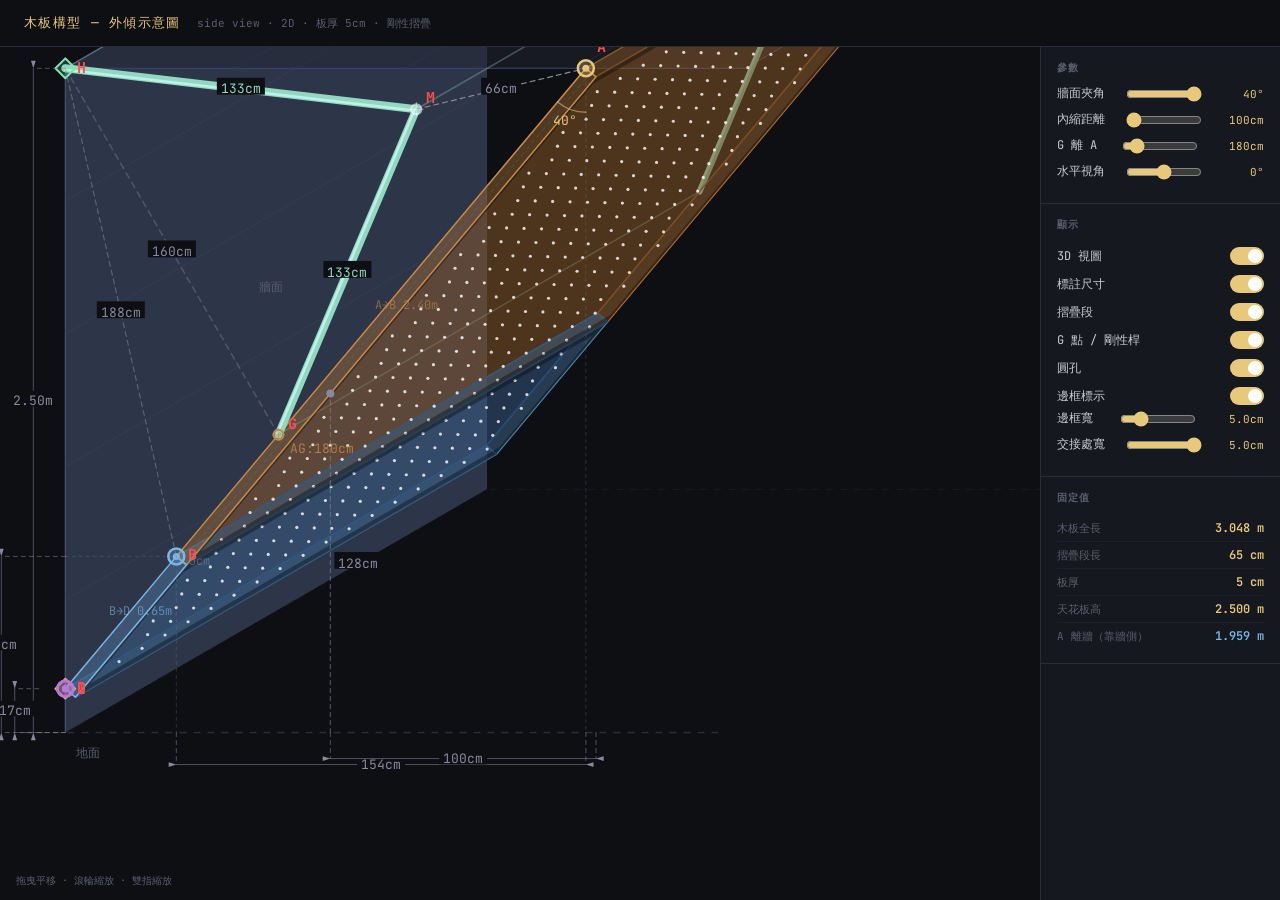
==== Code/board_viz.html @ c88ae128 "feat: add adjustable border mark regions on board faces (§18) - evenodd fill (rgba 0,0,0,0.35) on al" ====
<!DOCTYPE html>
<html lang="zh-TW">
<head>
<meta charset="UTF-8">
<meta name="viewport" content="width=device-width, initial-scale=1.0">
<title>木板構型示意圖</title>
<link rel="stylesheet" href="board_viz.css">
</head>
<body>
<header>
  <h1>木板構型 — 外傾示意圖</h1>
  <span>side view · 2D · 板厚 5cm · 剛性摺疊</span>
</header>
<div class="main">
  <div class="canvas-wrap">
    <canvas id="c"></canvas>
    <div class="hint">拖曳平移 · 滾輪縮放 · 雙指縮放</div>
  </div>
  <div class="panel">
    <div class="panel-section">
      <h2>參數</h2>
      <div class="param-row">
        <label>牆面夾角</label>
        <input type="range" id="angle" min="0" max="40" step="0.5" value="40">
        <span class="param-val" id="angleVal">40°</span>
      </div>
      <div class="param-row">
        <label>內縮距離</label>
        <input type="range" id="inward" min="100" max="150" step="5" value="100">
        <span class="param-val" id="inwardVal">100cm</span>
      </div>
      <div class="param-row">
        <label>G 離 A</label>
        <input type="range" id="gOffset" min="175" max="215" step="1" value="180">
        <span class="param-val" id="gOffsetVal">180cm</span>
      </div>
      <div class="param-row">
        <label>水平視角</label>
        <input type="range" id="hViewAngle" min="-90" max="90" step="1" value="0">
        <span class="param-val" id="hViewAngleVal">0°</span>
      </div>

    </div>
    <div class="panel-section">
      <h2>顯示</h2>
      <div class="toggle-row"><label>3D 視圖</label><div class="toggle on" id="tog3D"></div></div>
      <div class="toggle-row"><label>標註尺寸</label><div class="toggle on" id="togDims"></div></div>
      <div class="toggle-row"><label>摺疊段</label><div class="toggle on" id="togFold"></div></div>
<div class="toggle-row"><label>G 點 / 剛性桿</label><div class="toggle on" id="togQuarter"></div></div>
      <div class="toggle-row"><label>圓孔</label><div class="toggle on" id="togScrewHoles"></div></div>
      <div class="toggle-row"><label>邊框標示</label><div class="toggle on" id="togBorderMark"></div></div>
      <div class="param-row" id="borderMarkWidthRow">
        <label>邊框寬</label>
        <input type="range" id="borderMarkWidth" min="3.6" max="10" step="0.1" value="5">
        <span class="param-val" id="borderMarkWidthVal">5.0cm</span>
      </div>
      <div class="param-row" id="borderMarkJunctionWidthRow">
        <label>交接處寬</label>
        <input type="range" id="borderMarkJunctionWidth" min="3" max="5" step="0.1" value="5">
        <span class="param-val" id="borderMarkJunctionWidthVal">5.0cm</span>
      </div>
    </div>
    <div class="panel-section">
      <h2>固定值</h2>
      <div class="stat-row"><span class="stat-label">木板全長</span><span class="stat-val yellow">3.048 m</span></div>
      <div class="stat-row"><span class="stat-label">摺疊段長</span><span class="stat-val yellow">65 cm</span></div>
      <div class="stat-row"><span class="stat-label">板厚</span><span class="stat-val yellow">5 cm</span></div>
      <div class="stat-row"><span class="stat-label">天花板高</span><span class="stat-val yellow">2.500 m</span></div>
      <div class="stat-row"><span class="stat-label">A 離牆（靠牆側）</span><span class="stat-val blue">1.959 m</span></div>
    </div>
  </div>
</div>
<script type="module" src="board_viz.js"></script>
</body>
</html>
---- Code/board_viz.css ----
@import url('https://fonts.googleapis.com/css2?family=JetBrains+Mono:wght@300;400;600;700&family=Noto+Sans+TC:wght@300;400;500&display=swap');
:root{--bg:#0e0f12;--surface:#16181f;--border:#2a2d38;--accent:#e8c87a;--accent2:#7ab8e8;--accent3:#7ae8b0;--text:#c8cad4;--dim:#5a5d6e;}
*{margin:0;padding:0;box-sizing:border-box;}
body{background:var(--bg);color:var(--text);font-family:'Noto Sans TC',sans-serif;min-height:100vh;display:flex;flex-direction:column;}
header{padding:14px 24px;border-bottom:1px solid var(--border);display:flex;align-items:center;gap:16px;}
header h1{font-family:'JetBrains Mono',monospace;font-size:13px;font-weight:400;color:var(--accent);letter-spacing:.1em;text-transform:uppercase;}
header span{font-size:11px;color:var(--dim);font-family:'JetBrains Mono',monospace;}
.main{display:flex;flex:1;}
.canvas-wrap{flex:1;position:relative;min-height:0;}
canvas{display:block;width:100%;}
.panel{width:240px;background:var(--surface);border-left:1px solid var(--border);display:flex;flex-direction:column;overflow-y:auto;}
.panel-section{padding:14px 16px;border-bottom:1px solid var(--border);}
.panel-section h2{font-family:'JetBrains Mono',monospace;font-size:10px;font-weight:600;letter-spacing:.12em;text-transform:uppercase;color:var(--dim);margin-bottom:10px;}
.param-row{display:flex;justify-content:space-between;align-items:center;margin-bottom:9px;}
.param-row label{font-size:12px;color:var(--text);font-family:'JetBrains Mono',monospace;}
.param-row input[type=range]{width:76px;accent-color:var(--accent);cursor:pointer;}
.param-val{font-size:11px;font-family:'JetBrains Mono',monospace;color:var(--accent);min-width:42px;text-align:right;}
.stat-row{display:flex;justify-content:space-between;align-items:baseline;padding:5px 0;border-bottom:1px solid #1e2028;}
.stat-row:last-child{border-bottom:none;}
.stat-label{font-size:11px;color:var(--dim);font-family:'JetBrains Mono',monospace;}
.stat-val{font-size:12px;font-family:'JetBrains Mono',monospace;font-weight:600;}
.stat-val.green{color:var(--accent3);}.stat-val.yellow{color:var(--accent);}
.stat-val.blue{color:var(--accent2);}.stat-val.red{color:#e87a7a;}
.toggle-row{display:flex;justify-content:space-between;align-items:center;padding:5px 0;}
.toggle-row label{font-size:12px;font-family:'JetBrains Mono',monospace;}
.toggle{width:34px;height:18px;background:var(--border);border-radius:9px;cursor:pointer;position:relative;transition:background .2s;}
.toggle.on{background:var(--accent);}
.toggle::after{content:'';position:absolute;width:14px;height:14px;background:white;border-radius:50%;top:2px;left:2px;transition:transform .2s;}
.toggle.on::after{transform:translateX(16px);}
.legend{display:flex;flex-direction:column;gap:5px;}
.legend-item{display:flex;align-items:center;gap:8px;font-size:11px;font-family:'JetBrains Mono',monospace;}
.legend-dot{width:10px;height:10px;border-radius:50%;flex-shrink:0;}
.legend-dia{width:10px;height:10px;transform:rotate(45deg);flex-shrink:0;display:inline-block;}
.ok{padding:7px 10px;background:rgba(122,232,176,.08);border:1px solid rgba(122,232,176,.25);border-radius:4px;font-size:11px;font-family:'JetBrains Mono',monospace;color:var(--accent3);margin-top:8px;}
.hint{position:absolute;bottom:12px;left:16px;font-size:10px;font-family:'JetBrains Mono',monospace;color:var(--dim);pointer-events:none;}

/* ── Phone portrait: panel below canvas ────────────────────────────────────── */
@media (max-width: 640px) and (orientation: portrait) {
  header{padding:10px 14px;flex-wrap:wrap;gap:4px;}
  header h1{font-size:11px;}
  header span{font-size:10px;}

  .main{flex-direction:column;}
  .panel{width:100%;border-left:none;border-top:1px solid var(--border);flex-direction:row;flex-wrap:wrap;}
  .panel-section{flex:1 1 150px;border-bottom:none;border-right:1px solid var(--border);padding:10px 12px;}
  .panel-section:last-child{border-right:none;}

  .param-row label{font-size:11px;}
  .param-row input[type=range]{width:60px;}
  .stat-label,.stat-val{font-size:10px;}
  .toggle-row label{font-size:11px;}
  .hint{font-size:9px;bottom:6px;left:10px;}
}

/* ── Phone landscape: panel on right (compact) ─────────────────────────────── */
@media (max-height: 500px) and (orientation: landscape) {
  header{padding:6px 16px;}
  .panel{width:180px;}
  .panel-section{padding:8px 10px;}
  .panel-section h2{margin-bottom:6px;}
  .param-row label{font-size:11px;}
  .param-row input[type=range]{width:56px;}
  .stat-label,.stat-val{font-size:10px;}
  .toggle-row label{font-size:11px;}
  .hint{font-size:9px;bottom:6px;left:10px;}
}
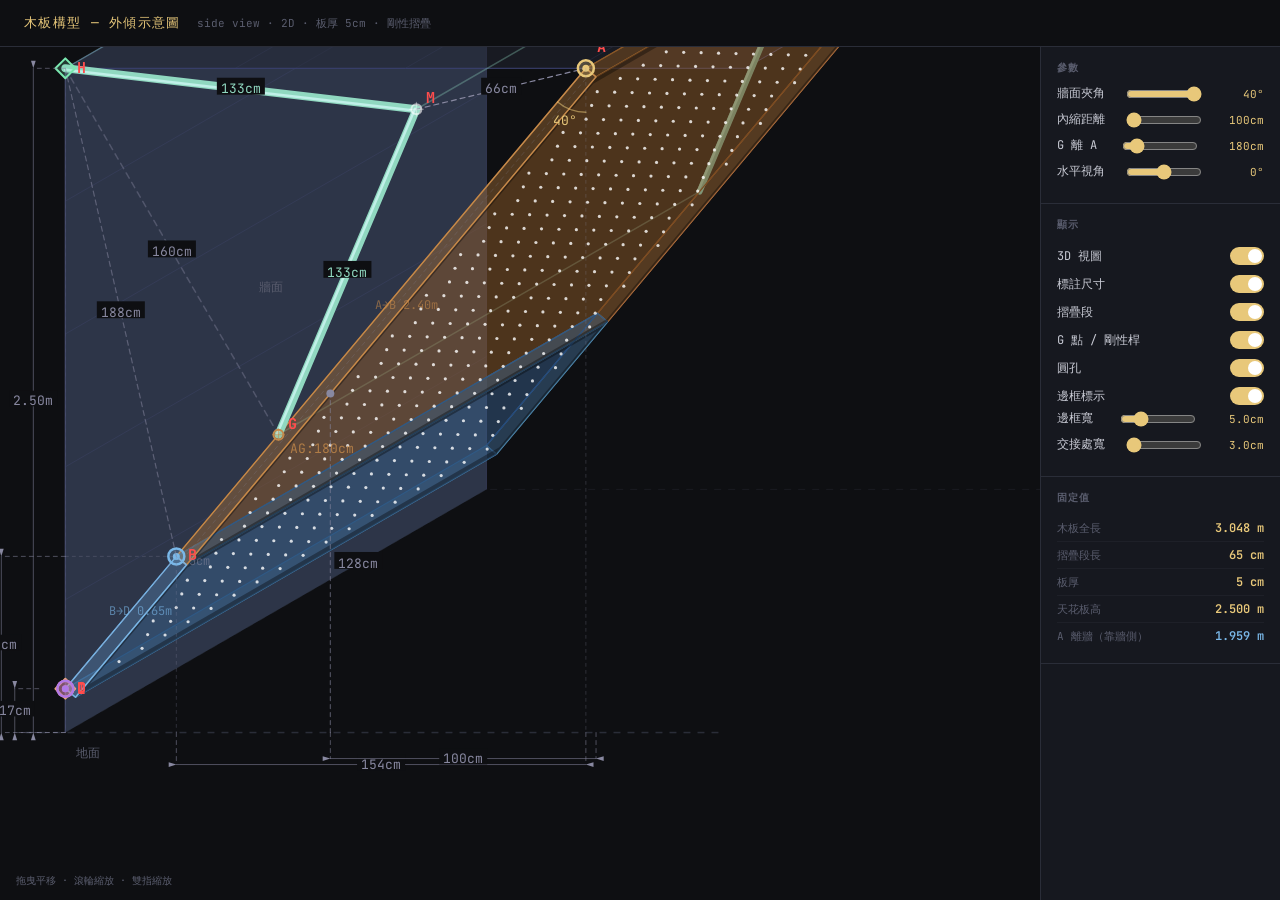
==== commit 94238969: "feat: add division lines with border bands in front view, lower junction default - Main panel: 5 sec" ====
--- a/Code/board_viz.html
+++ b/Code/board_viz.html
@@ -56,8 +56,8 @@
       </div>
       <div class="param-row" id="borderMarkJunctionWidthRow">
         <label>交接處寬</label>
-        <input type="range" id="borderMarkJunctionWidth" min="3" max="5" step="0.1" value="5">
-        <span class="param-val" id="borderMarkJunctionWidthVal">5.0cm</span>
+        <input type="range" id="borderMarkJunctionWidth" min="3" max="5" step="0.1" value="3">
+        <span class="param-val" id="borderMarkJunctionWidthVal">3.0cm</span>
       </div>
     </div>
     <div class="panel-section">
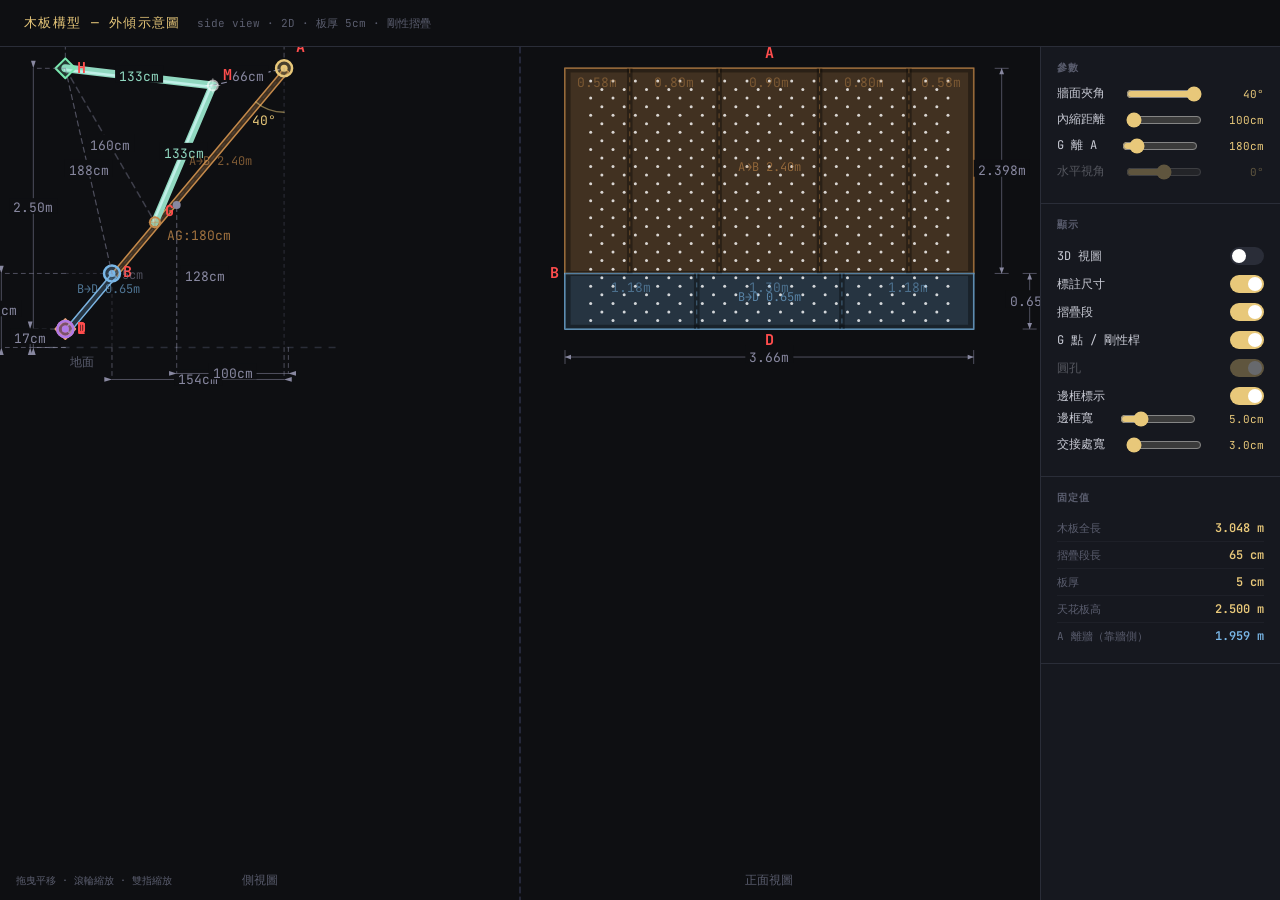
==== commit 0cb55443: "feat: default to 2D view, disable inapplicable controls instead of hiding - show3D defaults to false" ====
--- a/Code/board_viz.html
+++ b/Code/board_viz.html
@@ -34,7 +34,7 @@
         <input type="range" id="gOffset" min="175" max="215" step="1" value="180">
         <span class="param-val" id="gOffsetVal">180cm</span>
       </div>
-      <div class="param-row">
+      <div class="param-row disabled">
         <label>水平視角</label>
         <input type="range" id="hViewAngle" min="-90" max="90" step="1" value="0">
         <span class="param-val" id="hViewAngleVal">0°</span>
@@ -43,11 +43,11 @@
     </div>
     <div class="panel-section">
       <h2>顯示</h2>
-      <div class="toggle-row"><label>3D 視圖</label><div class="toggle on" id="tog3D"></div></div>
+      <div class="toggle-row"><label>3D 視圖</label><div class="toggle" id="tog3D"></div></div>
       <div class="toggle-row"><label>標註尺寸</label><div class="toggle on" id="togDims"></div></div>
       <div class="toggle-row"><label>摺疊段</label><div class="toggle on" id="togFold"></div></div>
 <div class="toggle-row"><label>G 點 / 剛性桿</label><div class="toggle on" id="togQuarter"></div></div>
-      <div class="toggle-row"><label>圓孔</label><div class="toggle on" id="togScrewHoles"></div></div>
+      <div class="toggle-row disabled"><label>圓孔</label><div class="toggle on" id="togScrewHoles"></div></div>
       <div class="toggle-row"><label>邊框標示</label><div class="toggle on" id="togBorderMark"></div></div>
       <div class="param-row" id="borderMarkWidthRow">
         <label>邊框寬</label>
--- a/Code/board_viz.css
+++ b/Code/board_viz.css
@@ -22,6 +22,7 @@
 .stat-val.green{color:var(--accent3);}.stat-val.yellow{color:var(--accent);}
 .stat-val.blue{color:var(--accent2);}.stat-val.red{color:#e87a7a;}
 .toggle-row{display:flex;justify-content:space-between;align-items:center;padding:5px 0;}
+.param-row.disabled,.toggle-row.disabled{opacity:0.35;pointer-events:none;}
 .toggle-row label{font-size:12px;font-family:'JetBrains Mono',monospace;}
 .toggle{width:34px;height:18px;background:var(--border);border-radius:9px;cursor:pointer;position:relative;transition:background .2s;}
 .toggle.on{background:var(--accent);}
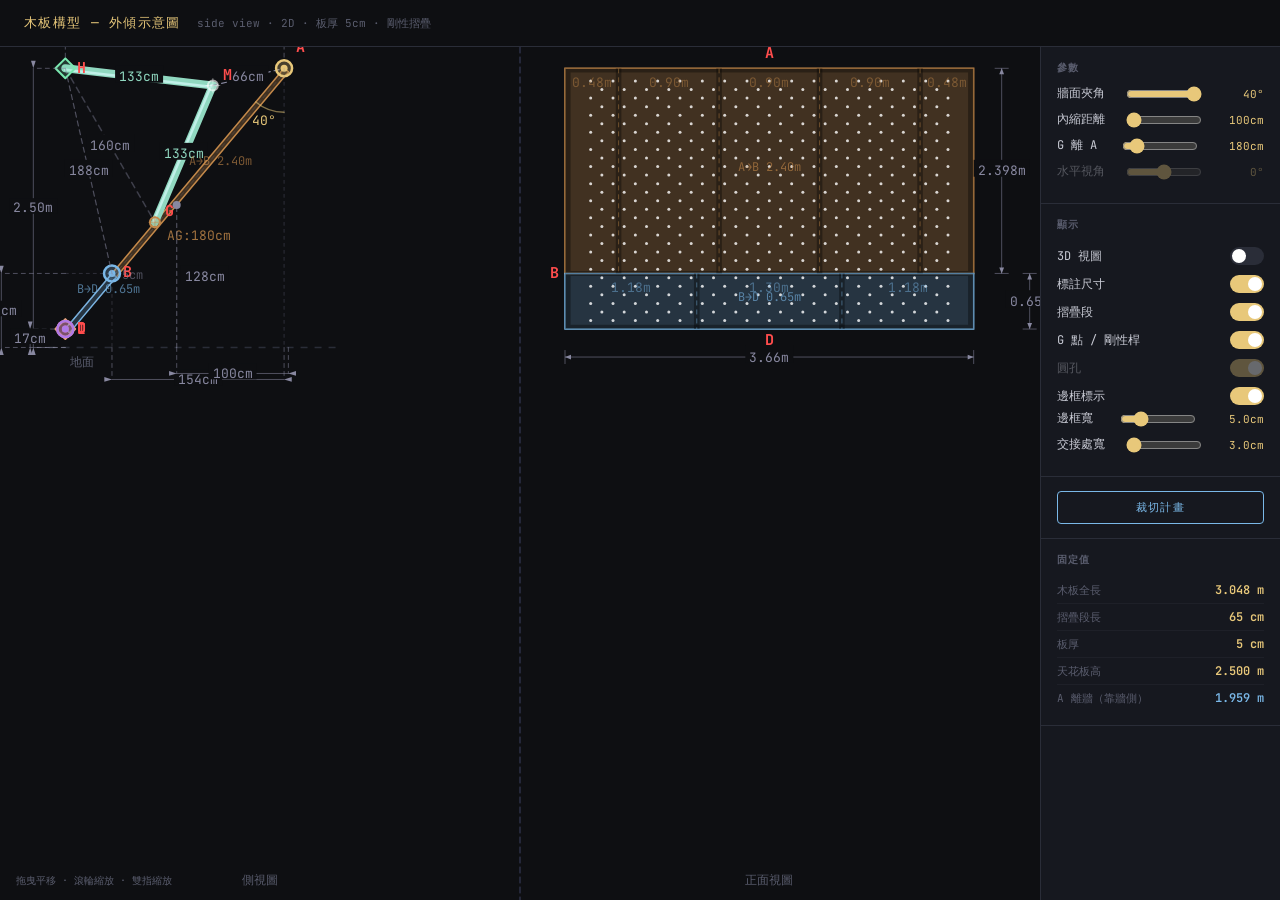
==== commit 57a5193e: "feat: add cutting plan modal with SVG diagram; update design spec §11 Co-Authored-By: Claude Sonnet " ====
--- a/Code/board_viz.html
+++ b/Code/board_viz.html
@@ -61,6 +61,9 @@
       </div>
     </div>
     <div class="panel-section">
+      <button class="cp-btn" id="btnCuttingPlan">裁切計畫</button>
+    </div>
+    <div class="panel-section">
       <h2>固定值</h2>
       <div class="stat-row"><span class="stat-label">木板全長</span><span class="stat-val yellow">3.048 m</span></div>
       <div class="stat-row"><span class="stat-label">摺疊段長</span><span class="stat-val yellow">65 cm</span></div>
@@ -71,5 +74,136 @@
   </div>
 </div>
 <script type="module" src="board_viz.js"></script>
+
+<div class="cp-overlay" id="cuttingPlanModal">
+  <div class="cp-box">
+    <button class="cp-close" id="cpClose">×</button>
+    <svg xmlns="http://www.w3.org/2000/svg" viewBox="0 0 760 385" style="max-width:100%;display:block;margin:0 auto">
+
+      <!-- Title -->
+      <text x="380" y="18" text-anchor="middle" font-size="12" font-weight="600" fill="#c8cad4" font-family="JetBrains Mono,monospace" letter-spacing=".08em">CUTTING PLAN — 244×122 CM PANELS · 5 MM KERF · 5 PANELS</text>
+
+      <!-- Legend -->
+      <rect x="198" y="28" width="11" height="11" fill="#C4894A" rx="2"/>
+      <text x="214" y="38" font-size="10" fill="#8a8d9e" font-family="JetBrains Mono,monospace">主板 Main</text>
+      <rect x="310" y="28" width="11" height="11" fill="#7AB8E8" rx="2"/>
+      <text x="326" y="38" font-size="10" fill="#8a8d9e" font-family="JetBrains Mono,monospace">摺疊板 Fold</text>
+      <rect x="432" y="28" width="11" height="11" fill="#1e2028" rx="2" stroke="#2a2d38" stroke-width="1"/>
+      <text x="448" y="38" font-size="10" fill="#8a8d9e" font-family="JetBrains Mono,monospace">廢料 Waste</text>
+      <line x1="540" y1="33" x2="570" y2="33" stroke="#5a5d6e" stroke-width="1" stroke-dasharray="3,2"/>
+      <text x="575" y="38" font-size="10" fill="#8a8d9e" font-family="JetBrains Mono,monospace">鋸縫 Kerf</text>
+
+      <!-- ── ROW 1 labels ── -->
+      <text x="30"  y="60" font-size="10" fill="#5a5d6e" font-family="JetBrains Mono,monospace">Panel 1 — M2</text>
+      <text x="270" y="60" font-size="10" fill="#5a5d6e" font-family="JetBrains Mono,monospace">Panel 2 — M3</text>
+      <text x="510" y="60" font-size="10" fill="#5a5d6e" font-family="JetBrains Mono,monospace">Panel 3 — M4</text>
+
+      <!-- Panel 1 (M2) -->
+      <g transform="translate(30,65)">
+        <rect x="0" y="0" width="220" height="110" fill="none" stroke="#2a2d38" stroke-width="1.5"/>
+        <rect x="0" y="0" width="216" height="81" fill="#C4894A"/>
+        <text x="108" y="36" text-anchor="middle" font-size="11" font-weight="600" fill="white" font-family="JetBrains Mono,monospace">M2</text>
+        <text x="108" y="51" text-anchor="middle" font-size="9" fill="rgba(255,255,255,.7)" font-family="JetBrains Mono,monospace">90 × 239.8 cm</text>
+        <rect x="217" y="0" width="3" height="81" fill="#1e2028"/>
+        <line x1="0" y1="81.5" x2="220" y2="81.5" stroke="#5a5d6e" stroke-width=".75" stroke-dasharray="3,2"/>
+        <rect x="0" y="82" width="220" height="28" fill="#1e2028"/>
+        <text x="110" y="99" text-anchor="middle" font-size="8" fill="#3e4050" font-family="JetBrains Mono,monospace">waste 31.5 cm</text>
+        <text x="108" y="122" text-anchor="middle" font-size="8" fill="#3e4050" font-family="JetBrains Mono,monospace">← 244 cm →</text>
+        <text x="-3" y="41" text-anchor="end" font-size="8" fill="#C4894A" font-family="JetBrains Mono,monospace">90</text>
+        <text x="-3" y="98" text-anchor="end" font-size="8" fill="#3e4050" font-family="JetBrains Mono,monospace">31.5</text>
+      </g>
+
+      <!-- Panel 2 (M3) -->
+      <g transform="translate(270,65)">
+        <rect x="0" y="0" width="220" height="110" fill="none" stroke="#2a2d38" stroke-width="1.5"/>
+        <rect x="0" y="0" width="216" height="81" fill="#C4894A"/>
+        <text x="108" y="36" text-anchor="middle" font-size="11" font-weight="600" fill="white" font-family="JetBrains Mono,monospace">M3</text>
+        <text x="108" y="51" text-anchor="middle" font-size="9" fill="rgba(255,255,255,.7)" font-family="JetBrains Mono,monospace">90 × 239.8 cm</text>
+        <rect x="217" y="0" width="3" height="81" fill="#1e2028"/>
+        <line x1="0" y1="81.5" x2="220" y2="81.5" stroke="#5a5d6e" stroke-width=".75" stroke-dasharray="3,2"/>
+        <rect x="0" y="82" width="220" height="28" fill="#1e2028"/>
+        <text x="110" y="99" text-anchor="middle" font-size="8" fill="#3e4050" font-family="JetBrains Mono,monospace">waste 31.5 cm</text>
+      </g>
+
+      <!-- Panel 3 (M4) -->
+      <g transform="translate(510,65)">
+        <rect x="0" y="0" width="220" height="110" fill="none" stroke="#2a2d38" stroke-width="1.5"/>
+        <rect x="0" y="0" width="216" height="81" fill="#C4894A"/>
+        <text x="108" y="36" text-anchor="middle" font-size="11" font-weight="600" fill="white" font-family="JetBrains Mono,monospace">M4</text>
+        <text x="108" y="51" text-anchor="middle" font-size="9" fill="rgba(255,255,255,.7)" font-family="JetBrains Mono,monospace">90 × 239.8 cm</text>
+        <rect x="217" y="0" width="3" height="81" fill="#1e2028"/>
+        <line x1="0" y1="81.5" x2="220" y2="81.5" stroke="#5a5d6e" stroke-width=".75" stroke-dasharray="3,2"/>
+        <rect x="0" y="82" width="220" height="28" fill="#1e2028"/>
+        <text x="110" y="99" text-anchor="middle" font-size="8" fill="#3e4050" font-family="JetBrains Mono,monospace">waste 31.5 cm</text>
+      </g>
+
+      <!-- ── ROW 2 labels ── -->
+      <text x="150" y="205" font-size="10" fill="#5a5d6e" font-family="JetBrains Mono,monospace">Panel 4 — F1 + F3 + M1</text>
+      <text x="390" y="205" font-size="10" fill="#5a5d6e" font-family="JetBrains Mono,monospace">Panel 5 — F2 + M5</text>
+
+      <!-- Panel 4 (F1 + F3 + M1) -->
+      <g transform="translate(150,210)">
+        <rect x="0" y="0" width="220" height="110" fill="none" stroke="#2a2d38" stroke-width="1.5"/>
+        <!-- F1 -->
+        <rect x="0" y="0" width="106" height="59" fill="#7AB8E8"/>
+        <text x="53" y="25" text-anchor="middle" font-size="11" font-weight="600" fill="white" font-family="JetBrains Mono,monospace">F1</text>
+        <text x="53" y="38" text-anchor="middle" font-size="8" fill="rgba(255,255,255,.8)" font-family="JetBrains Mono,monospace">118 × 65 cm</text>
+        <!-- kerf v -->
+        <line x1="106.5" y1="0" x2="106.5" y2="59" stroke="#5a5d6e" stroke-width=".75" stroke-dasharray="3,2"/>
+        <!-- F3 -->
+        <rect x="107" y="0" width="106" height="59" fill="#7AB8E8"/>
+        <text x="160" y="25" text-anchor="middle" font-size="11" font-weight="600" fill="white" font-family="JetBrains Mono,monospace">F3</text>
+        <text x="160" y="38" text-anchor="middle" font-size="8" fill="rgba(255,255,255,.8)" font-family="JetBrains Mono,monospace">118 × 65 cm</text>
+        <!-- 7 cm waste end -->
+        <rect x="213" y="0" width="7" height="59" fill="#1e2028"/>
+        <!-- kerf h -->
+        <line x1="0" y1="59.5" x2="220" y2="59.5" stroke="#5a5d6e" stroke-width=".75" stroke-dasharray="3,2"/>
+        <!-- M1 -->
+        <rect x="0" y="60" width="216" height="43" fill="#C4894A"/>
+        <text x="108" y="77" text-anchor="middle" font-size="11" font-weight="600" fill="white" font-family="JetBrains Mono,monospace">M1</text>
+        <text x="108" y="90" text-anchor="middle" font-size="8" fill="rgba(255,255,255,.7)" font-family="JetBrains Mono,monospace">48 × 239.8 cm</text>
+        <rect x="217" y="60" width="3" height="43" fill="#1e2028"/>
+        <!-- bottom kerf -->
+        <line x1="0" y1="103.5" x2="220" y2="103.5" stroke="#5a5d6e" stroke-width=".75" stroke-dasharray="3,2"/>
+        <rect x="0" y="104" width="220" height="6" fill="#1e2028"/>
+        <!-- dim labels -->
+        <text x="53"  y="-4" text-anchor="middle" font-size="8" fill="#7AB8E8" font-family="JetBrains Mono,monospace">118 cm</text>
+        <text x="160" y="-4" text-anchor="middle" font-size="8" fill="#7AB8E8" font-family="JetBrains Mono,monospace">118 cm</text>
+        <text x="-3" y="30" text-anchor="end" font-size="8" fill="#7AB8E8" font-family="JetBrains Mono,monospace">65</text>
+        <text x="-3" y="82" text-anchor="end" font-size="8" fill="#C4894A" font-family="JetBrains Mono,monospace">48</text>
+      </g>
+
+      <!-- Panel 5 (F2 + M5) -->
+      <g transform="translate(390,210)">
+        <rect x="0" y="0" width="220" height="110" fill="none" stroke="#2a2d38" stroke-width="1.5"/>
+        <!-- F2 -->
+        <rect x="0" y="0" width="117" height="59" fill="#7AB8E8"/>
+        <text x="58" y="25" text-anchor="middle" font-size="11" font-weight="600" fill="white" font-family="JetBrains Mono,monospace">F2</text>
+        <text x="58" y="38" text-anchor="middle" font-size="8" fill="rgba(255,255,255,.8)" font-family="JetBrains Mono,monospace">130 × 65 cm</text>
+        <!-- kerf v -->
+        <line x1="117.5" y1="0" x2="117.5" y2="59" stroke="#5a5d6e" stroke-width=".75" stroke-dasharray="3,2"/>
+        <!-- waste right -->
+        <rect x="118" y="0" width="102" height="59" fill="#1e2028"/>
+        <text x="169" y="33" text-anchor="middle" font-size="8" fill="#3e4050" font-family="JetBrains Mono,monospace">waste 113.5 cm</text>
+        <!-- kerf h -->
+        <line x1="0" y1="59.5" x2="220" y2="59.5" stroke="#5a5d6e" stroke-width=".75" stroke-dasharray="3,2"/>
+        <!-- M5 -->
+        <rect x="0" y="60" width="216" height="43" fill="#C4894A"/>
+        <text x="108" y="77" text-anchor="middle" font-size="11" font-weight="600" fill="white" font-family="JetBrains Mono,monospace">M5</text>
+        <text x="108" y="90" text-anchor="middle" font-size="8" fill="rgba(255,255,255,.7)" font-family="JetBrains Mono,monospace">48 × 239.8 cm</text>
+        <rect x="217" y="60" width="3" height="43" fill="#1e2028"/>
+        <line x1="0" y1="103.5" x2="220" y2="103.5" stroke="#5a5d6e" stroke-width=".75" stroke-dasharray="3,2"/>
+        <rect x="0" y="104" width="220" height="6" fill="#1e2028"/>
+        <!-- dim labels -->
+        <text x="58"  y="-4" text-anchor="middle" font-size="8" fill="#7AB8E8" font-family="JetBrains Mono,monospace">130 cm</text>
+        <text x="-3" y="30" text-anchor="end" font-size="8" fill="#7AB8E8" font-family="JetBrains Mono,monospace">65</text>
+        <text x="-3" y="82" text-anchor="end" font-size="8" fill="#C4894A" font-family="JetBrains Mono,monospace">48</text>
+      </g>
+
+      <!-- Footer note -->
+      <text x="380" y="353" text-anchor="middle" font-size="9" fill="#3e4050" font-family="JetBrains Mono,monospace">Panels 1–3 identical layout · All piece dimensions in cm · scale ≈ 0.9 px/cm</text>
+    </svg>
+  </div>
+</div>
 </body>
 </html>
--- a/Code/board_viz.css
+++ b/Code/board_viz.css
@@ -35,6 +35,17 @@
 .ok{padding:7px 10px;background:rgba(122,232,176,.08);border:1px solid rgba(122,232,176,.25);border-radius:4px;font-size:11px;font-family:'JetBrains Mono',monospace;color:var(--accent3);margin-top:8px;}
 .hint{position:absolute;bottom:12px;left:16px;font-size:10px;font-family:'JetBrains Mono',monospace;color:var(--dim);pointer-events:none;}
 
+/* ── Cutting plan button ────────────────────────────────────────────────────── */
+.cp-btn{display:block;width:100%;padding:8px 0;background:transparent;border:1px solid var(--accent2);border-radius:4px;color:var(--accent2);font-family:'JetBrains Mono',monospace;font-size:11px;letter-spacing:.1em;text-transform:uppercase;cursor:pointer;transition:background .15s;}
+.cp-btn:hover{background:rgba(122,184,232,.1);}
+
+/* ── Cutting plan modal ─────────────────────────────────────────────────────── */
+.cp-overlay{display:none;position:fixed;inset:0;background:rgba(0,0,0,.78);z-index:100;align-items:center;justify-content:center;}
+.cp-overlay.open{display:flex;}
+.cp-box{background:var(--surface);border:1px solid var(--border);border-radius:8px;max-width:820px;width:96vw;max-height:92vh;overflow-y:auto;position:relative;padding:28px 24px 20px;}
+.cp-close{position:absolute;top:10px;right:14px;background:none;border:none;color:var(--dim);font-size:22px;line-height:1;cursor:pointer;font-family:monospace;}
+.cp-close:hover{color:var(--text);}
+
 /* ── Phone portrait: panel below canvas ────────────────────────────────────── */
 @media (max-width: 640px) and (orientation: portrait) {
   header{padding:10px 14px;flex-wrap:wrap;gap:4px;}
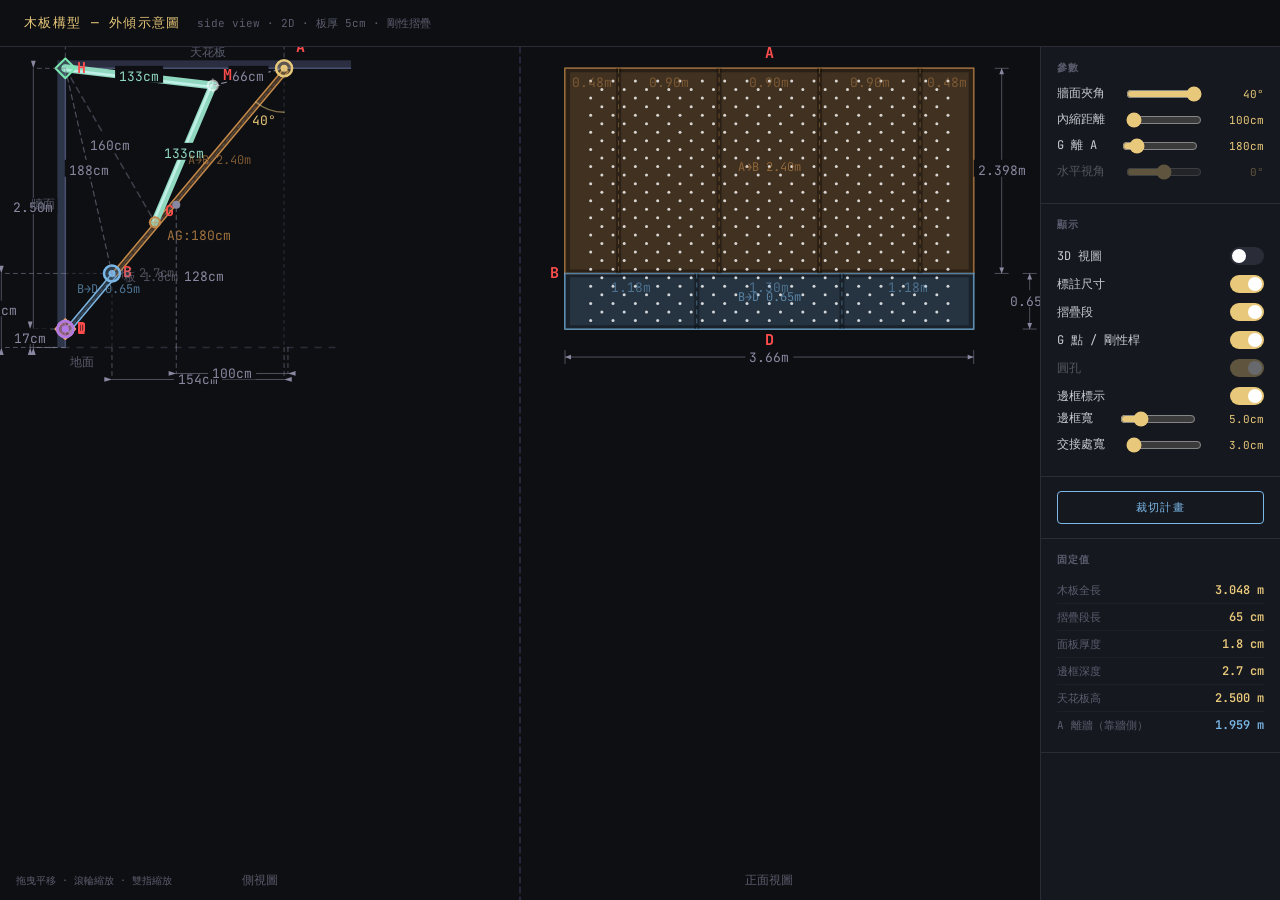
==== commit dd6efef7: "feat: draw board/frame thickness separately in side-view, 3D, and info panel - Panel (T=1.8cm) on ou" ====
--- a/Code/board_viz.html
+++ b/Code/board_viz.html
@@ -67,7 +67,8 @@
       <h2>固定值</h2>
       <div class="stat-row"><span class="stat-label">木板全長</span><span class="stat-val yellow">3.048 m</span></div>
       <div class="stat-row"><span class="stat-label">摺疊段長</span><span class="stat-val yellow">65 cm</span></div>
-      <div class="stat-row"><span class="stat-label">板厚</span><span class="stat-val yellow">5 cm</span></div>
+      <div class="stat-row"><span class="stat-label">面板厚度</span><span class="stat-val yellow">1.8 cm</span></div>
+      <div class="stat-row"><span class="stat-label">邊框深度</span><span class="stat-val yellow">2.7 cm</span></div>
       <div class="stat-row"><span class="stat-label">天花板高</span><span class="stat-val yellow">2.500 m</span></div>
       <div class="stat-row"><span class="stat-label">A 離牆（靠牆側）</span><span class="stat-val blue">1.959 m</span></div>
     </div>
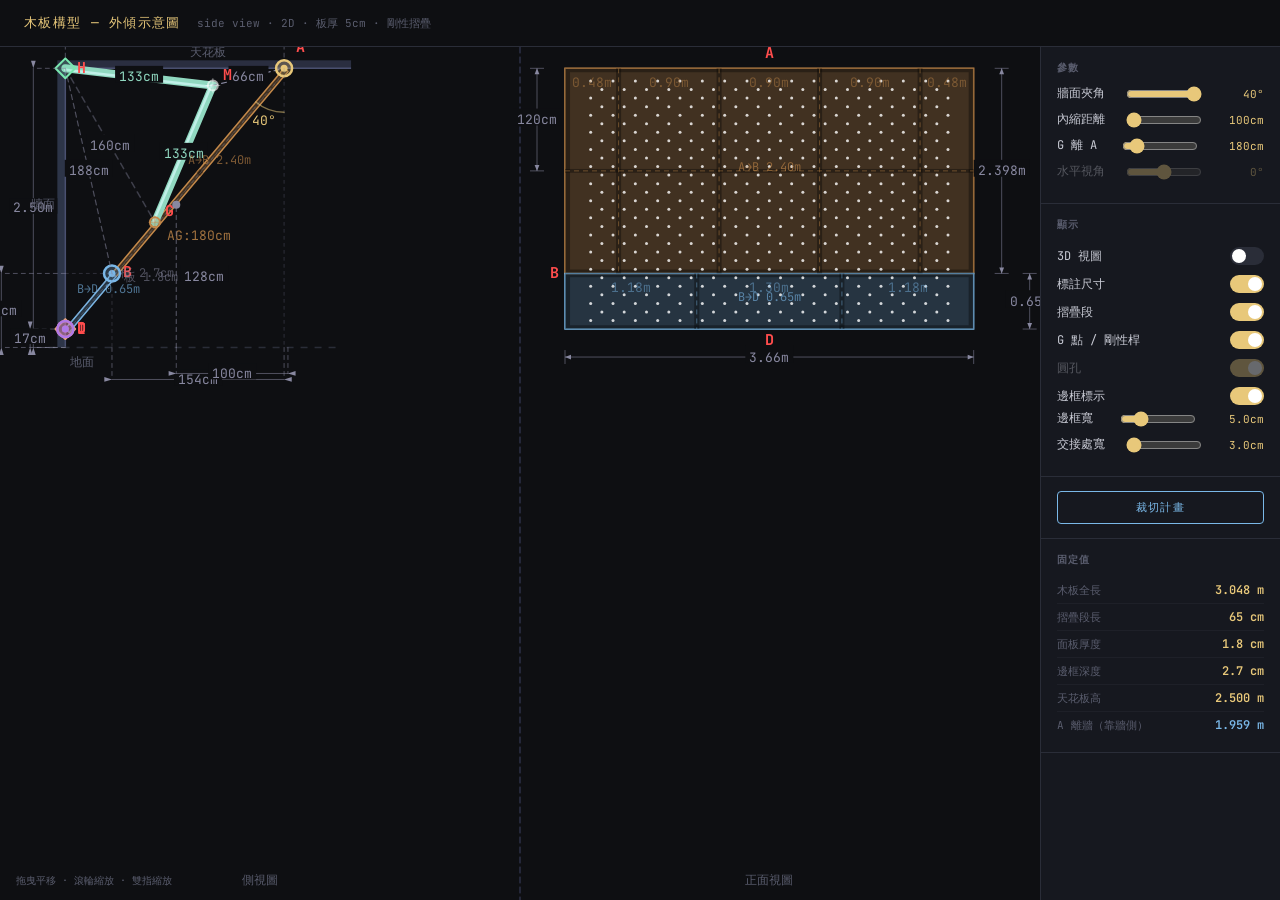
==== commit 16ec656c: "feat: update cutting plan — split main panels at mid-frame (119.9 cm each half) Each main board pane" ====
--- a/Code/board_viz.html
+++ b/Code/board_viz.html
@@ -95,54 +95,70 @@
       <text x="575" y="38" font-size="10" fill="#8a8d9e" font-family="JetBrains Mono,monospace">鋸縫 Kerf</text>
 
       <!-- ── ROW 1 labels ── -->
-      <text x="30"  y="60" font-size="10" fill="#5a5d6e" font-family="JetBrains Mono,monospace">Panel 1 — M2</text>
-      <text x="270" y="60" font-size="10" fill="#5a5d6e" font-family="JetBrains Mono,monospace">Panel 2 — M3</text>
-      <text x="510" y="60" font-size="10" fill="#5a5d6e" font-family="JetBrains Mono,monospace">Panel 3 — M4</text>
-
-      <!-- Panel 1 (M2) -->
+      <text x="30"  y="60" font-size="10" fill="#5a5d6e" font-family="JetBrains Mono,monospace">Panel 1 — M2-A + M2-B</text>
+      <text x="270" y="60" font-size="10" fill="#5a5d6e" font-family="JetBrains Mono,monospace">Panel 2 — M3-A + M3-B</text>
+      <text x="510" y="60" font-size="10" fill="#5a5d6e" font-family="JetBrains Mono,monospace">Panel 3 — M4-A + M4-B</text>
+
+      <!-- Panel 1 (M2-A + M2-B) -->
       <g transform="translate(30,65)">
         <rect x="0" y="0" width="220" height="110" fill="none" stroke="#2a2d38" stroke-width="1.5"/>
-        <rect x="0" y="0" width="216" height="81" fill="#C4894A"/>
-        <text x="108" y="36" text-anchor="middle" font-size="11" font-weight="600" fill="white" font-family="JetBrains Mono,monospace">M2</text>
-        <text x="108" y="51" text-anchor="middle" font-size="9" fill="rgba(255,255,255,.7)" font-family="JetBrains Mono,monospace">90 × 239.8 cm</text>
+        <!-- M2-A (A端) -->
+        <rect x="0" y="0" width="108" height="81" fill="#C4894A"/>
+        <text x="54" y="34" text-anchor="middle" font-size="10" font-weight="600" fill="white" font-family="JetBrains Mono,monospace">M2-A</text>
+        <text x="54" y="47" text-anchor="middle" font-size="8" fill="rgba(255,255,255,.7)" font-family="JetBrains Mono,monospace">90×119.9 cm</text>
+        <!-- kerf (mid-frame seam) -->
+        <line x1="108.5" y1="0" x2="108.5" y2="81" stroke="#5a5d6e" stroke-width=".75" stroke-dasharray="3,2"/>
+        <!-- M2-B (B端) -->
+        <rect x="109" y="0" width="108" height="81" fill="#C4894A"/>
+        <text x="163" y="34" text-anchor="middle" font-size="10" font-weight="600" fill="white" font-family="JetBrains Mono,monospace">M2-B</text>
+        <text x="163" y="47" text-anchor="middle" font-size="8" fill="rgba(255,255,255,.7)" font-family="JetBrains Mono,monospace">90×119.9 cm</text>
+        <!-- end waste -->
         <rect x="217" y="0" width="3" height="81" fill="#1e2028"/>
         <line x1="0" y1="81.5" x2="220" y2="81.5" stroke="#5a5d6e" stroke-width=".75" stroke-dasharray="3,2"/>
         <rect x="0" y="82" width="220" height="28" fill="#1e2028"/>
-        <text x="110" y="99" text-anchor="middle" font-size="8" fill="#3e4050" font-family="JetBrains Mono,monospace">waste 31.5 cm</text>
+        <text x="110" y="99" text-anchor="middle" font-size="8" fill="#3e4050" font-family="JetBrains Mono,monospace">waste 32 cm</text>
         <text x="108" y="122" text-anchor="middle" font-size="8" fill="#3e4050" font-family="JetBrains Mono,monospace">← 244 cm →</text>
         <text x="-3" y="41" text-anchor="end" font-size="8" fill="#C4894A" font-family="JetBrains Mono,monospace">90</text>
-        <text x="-3" y="98" text-anchor="end" font-size="8" fill="#3e4050" font-family="JetBrains Mono,monospace">31.5</text>
-      </g>
-
-      <!-- Panel 2 (M3) -->
+        <text x="-3" y="98" text-anchor="end" font-size="8" fill="#3e4050" font-family="JetBrains Mono,monospace">32</text>
+      </g>
+
+      <!-- Panel 2 (M3-A + M3-B) -->
       <g transform="translate(270,65)">
         <rect x="0" y="0" width="220" height="110" fill="none" stroke="#2a2d38" stroke-width="1.5"/>
-        <rect x="0" y="0" width="216" height="81" fill="#C4894A"/>
-        <text x="108" y="36" text-anchor="middle" font-size="11" font-weight="600" fill="white" font-family="JetBrains Mono,monospace">M3</text>
-        <text x="108" y="51" text-anchor="middle" font-size="9" fill="rgba(255,255,255,.7)" font-family="JetBrains Mono,monospace">90 × 239.8 cm</text>
+        <rect x="0" y="0" width="108" height="81" fill="#C4894A"/>
+        <text x="54" y="34" text-anchor="middle" font-size="10" font-weight="600" fill="white" font-family="JetBrains Mono,monospace">M3-A</text>
+        <text x="54" y="47" text-anchor="middle" font-size="8" fill="rgba(255,255,255,.7)" font-family="JetBrains Mono,monospace">90×119.9 cm</text>
+        <line x1="108.5" y1="0" x2="108.5" y2="81" stroke="#5a5d6e" stroke-width=".75" stroke-dasharray="3,2"/>
+        <rect x="109" y="0" width="108" height="81" fill="#C4894A"/>
+        <text x="163" y="34" text-anchor="middle" font-size="10" font-weight="600" fill="white" font-family="JetBrains Mono,monospace">M3-B</text>
+        <text x="163" y="47" text-anchor="middle" font-size="8" fill="rgba(255,255,255,.7)" font-family="JetBrains Mono,monospace">90×119.9 cm</text>
         <rect x="217" y="0" width="3" height="81" fill="#1e2028"/>
         <line x1="0" y1="81.5" x2="220" y2="81.5" stroke="#5a5d6e" stroke-width=".75" stroke-dasharray="3,2"/>
         <rect x="0" y="82" width="220" height="28" fill="#1e2028"/>
-        <text x="110" y="99" text-anchor="middle" font-size="8" fill="#3e4050" font-family="JetBrains Mono,monospace">waste 31.5 cm</text>
-      </g>
-
-      <!-- Panel 3 (M4) -->
+        <text x="110" y="99" text-anchor="middle" font-size="8" fill="#3e4050" font-family="JetBrains Mono,monospace">waste 32 cm</text>
+      </g>
+
+      <!-- Panel 3 (M4-A + M4-B) -->
       <g transform="translate(510,65)">
         <rect x="0" y="0" width="220" height="110" fill="none" stroke="#2a2d38" stroke-width="1.5"/>
-        <rect x="0" y="0" width="216" height="81" fill="#C4894A"/>
-        <text x="108" y="36" text-anchor="middle" font-size="11" font-weight="600" fill="white" font-family="JetBrains Mono,monospace">M4</text>
-        <text x="108" y="51" text-anchor="middle" font-size="9" fill="rgba(255,255,255,.7)" font-family="JetBrains Mono,monospace">90 × 239.8 cm</text>
+        <rect x="0" y="0" width="108" height="81" fill="#C4894A"/>
+        <text x="54" y="34" text-anchor="middle" font-size="10" font-weight="600" fill="white" font-family="JetBrains Mono,monospace">M4-A</text>
+        <text x="54" y="47" text-anchor="middle" font-size="8" fill="rgba(255,255,255,.7)" font-family="JetBrains Mono,monospace">90×119.9 cm</text>
+        <line x1="108.5" y1="0" x2="108.5" y2="81" stroke="#5a5d6e" stroke-width=".75" stroke-dasharray="3,2"/>
+        <rect x="109" y="0" width="108" height="81" fill="#C4894A"/>
+        <text x="163" y="34" text-anchor="middle" font-size="10" font-weight="600" fill="white" font-family="JetBrains Mono,monospace">M4-B</text>
+        <text x="163" y="47" text-anchor="middle" font-size="8" fill="rgba(255,255,255,.7)" font-family="JetBrains Mono,monospace">90×119.9 cm</text>
         <rect x="217" y="0" width="3" height="81" fill="#1e2028"/>
         <line x1="0" y1="81.5" x2="220" y2="81.5" stroke="#5a5d6e" stroke-width=".75" stroke-dasharray="3,2"/>
         <rect x="0" y="82" width="220" height="28" fill="#1e2028"/>
-        <text x="110" y="99" text-anchor="middle" font-size="8" fill="#3e4050" font-family="JetBrains Mono,monospace">waste 31.5 cm</text>
+        <text x="110" y="99" text-anchor="middle" font-size="8" fill="#3e4050" font-family="JetBrains Mono,monospace">waste 32 cm</text>
       </g>
 
       <!-- ── ROW 2 labels ── -->
-      <text x="150" y="205" font-size="10" fill="#5a5d6e" font-family="JetBrains Mono,monospace">Panel 4 — F1 + F3 + M1</text>
-      <text x="390" y="205" font-size="10" fill="#5a5d6e" font-family="JetBrains Mono,monospace">Panel 5 — F2 + M5</text>
-
-      <!-- Panel 4 (F1 + F3 + M1) -->
+      <text x="150" y="205" font-size="10" fill="#5a5d6e" font-family="JetBrains Mono,monospace">Panel 4 — F1 + F3 + M1-A + M1-B</text>
+      <text x="390" y="205" font-size="10" fill="#5a5d6e" font-family="JetBrains Mono,monospace">Panel 5 — F2 + M5-A + M5-B</text>
+
+      <!-- Panel 4 (F1 + F3 + M1-A + M1-B) -->
       <g transform="translate(150,210)">
         <rect x="0" y="0" width="220" height="110" fill="none" stroke="#2a2d38" stroke-width="1.5"/>
         <!-- F1 -->
@@ -155,16 +171,23 @@
         <rect x="107" y="0" width="106" height="59" fill="#7AB8E8"/>
         <text x="160" y="25" text-anchor="middle" font-size="11" font-weight="600" fill="white" font-family="JetBrains Mono,monospace">F3</text>
         <text x="160" y="38" text-anchor="middle" font-size="8" fill="rgba(255,255,255,.8)" font-family="JetBrains Mono,monospace">118 × 65 cm</text>
-        <!-- 7 cm waste end -->
+        <!-- 7 cm waste end for F row -->
         <rect x="213" y="0" width="7" height="59" fill="#1e2028"/>
         <!-- kerf h -->
         <line x1="0" y1="59.5" x2="220" y2="59.5" stroke="#5a5d6e" stroke-width=".75" stroke-dasharray="3,2"/>
-        <!-- M1 -->
-        <rect x="0" y="60" width="216" height="43" fill="#C4894A"/>
-        <text x="108" y="77" text-anchor="middle" font-size="11" font-weight="600" fill="white" font-family="JetBrains Mono,monospace">M1</text>
-        <text x="108" y="90" text-anchor="middle" font-size="8" fill="rgba(255,255,255,.7)" font-family="JetBrains Mono,monospace">48 × 239.8 cm</text>
+        <!-- M1-A -->
+        <rect x="0" y="60" width="108" height="43" fill="#C4894A"/>
+        <text x="54" y="76" text-anchor="middle" font-size="10" font-weight="600" fill="white" font-family="JetBrains Mono,monospace">M1-A</text>
+        <text x="54" y="88" text-anchor="middle" font-size="8" fill="rgba(255,255,255,.7)" font-family="JetBrains Mono,monospace">48×119.9 cm</text>
+        <!-- kerf v (mid-frame seam) -->
+        <line x1="108.5" y1="60" x2="108.5" y2="103" stroke="#5a5d6e" stroke-width=".75" stroke-dasharray="3,2"/>
+        <!-- M1-B -->
+        <rect x="109" y="60" width="108" height="43" fill="#C4894A"/>
+        <text x="163" y="76" text-anchor="middle" font-size="10" font-weight="600" fill="white" font-family="JetBrains Mono,monospace">M1-B</text>
+        <text x="163" y="88" text-anchor="middle" font-size="8" fill="rgba(255,255,255,.7)" font-family="JetBrains Mono,monospace">48×119.9 cm</text>
+        <!-- end waste for M row -->
         <rect x="217" y="60" width="3" height="43" fill="#1e2028"/>
-        <!-- bottom kerf -->
+        <!-- bottom waste -->
         <line x1="0" y1="103.5" x2="220" y2="103.5" stroke="#5a5d6e" stroke-width=".75" stroke-dasharray="3,2"/>
         <rect x="0" y="104" width="220" height="6" fill="#1e2028"/>
         <!-- dim labels -->
@@ -174,7 +197,7 @@
         <text x="-3" y="82" text-anchor="end" font-size="8" fill="#C4894A" font-family="JetBrains Mono,monospace">48</text>
       </g>
 
-      <!-- Panel 5 (F2 + M5) -->
+      <!-- Panel 5 (F2 + M5-A + M5-B) -->
       <g transform="translate(390,210)">
         <rect x="0" y="0" width="220" height="110" fill="none" stroke="#2a2d38" stroke-width="1.5"/>
         <!-- F2 -->
@@ -188,10 +211,17 @@
         <text x="169" y="33" text-anchor="middle" font-size="8" fill="#3e4050" font-family="JetBrains Mono,monospace">waste 113.5 cm</text>
         <!-- kerf h -->
         <line x1="0" y1="59.5" x2="220" y2="59.5" stroke="#5a5d6e" stroke-width=".75" stroke-dasharray="3,2"/>
-        <!-- M5 -->
-        <rect x="0" y="60" width="216" height="43" fill="#C4894A"/>
-        <text x="108" y="77" text-anchor="middle" font-size="11" font-weight="600" fill="white" font-family="JetBrains Mono,monospace">M5</text>
-        <text x="108" y="90" text-anchor="middle" font-size="8" fill="rgba(255,255,255,.7)" font-family="JetBrains Mono,monospace">48 × 239.8 cm</text>
+        <!-- M5-A -->
+        <rect x="0" y="60" width="108" height="43" fill="#C4894A"/>
+        <text x="54" y="76" text-anchor="middle" font-size="10" font-weight="600" fill="white" font-family="JetBrains Mono,monospace">M5-A</text>
+        <text x="54" y="88" text-anchor="middle" font-size="8" fill="rgba(255,255,255,.7)" font-family="JetBrains Mono,monospace">48×119.9 cm</text>
+        <!-- kerf v (mid-frame seam) -->
+        <line x1="108.5" y1="60" x2="108.5" y2="103" stroke="#5a5d6e" stroke-width=".75" stroke-dasharray="3,2"/>
+        <!-- M5-B -->
+        <rect x="109" y="60" width="108" height="43" fill="#C4894A"/>
+        <text x="163" y="76" text-anchor="middle" font-size="10" font-weight="600" fill="white" font-family="JetBrains Mono,monospace">M5-B</text>
+        <text x="163" y="88" text-anchor="middle" font-size="8" fill="rgba(255,255,255,.7)" font-family="JetBrains Mono,monospace">48×119.9 cm</text>
+        <!-- end waste for M row -->
         <rect x="217" y="60" width="3" height="43" fill="#1e2028"/>
         <line x1="0" y1="103.5" x2="220" y2="103.5" stroke="#5a5d6e" stroke-width=".75" stroke-dasharray="3,2"/>
         <rect x="0" y="104" width="220" height="6" fill="#1e2028"/>
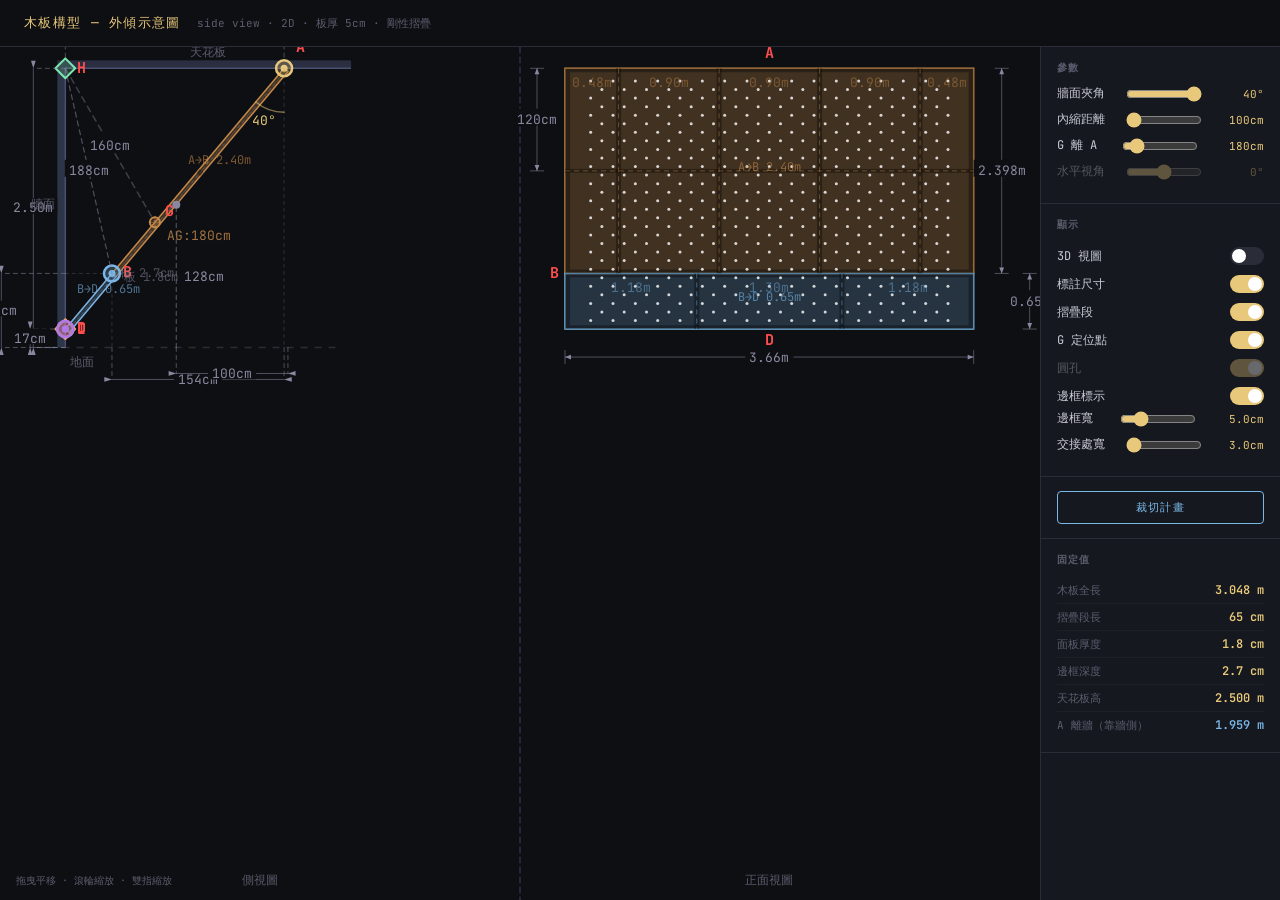
==== commit d975bb4e: "feat: sliding A point, remove rigid bars, angle 5–40°, fold 0–180° - A slides on ceiling (Aw.x = BOA" ====
--- a/Code/board_viz.html
+++ b/Code/board_viz.html
@@ -21,7 +21,7 @@
       <h2>參數</h2>
       <div class="param-row">
         <label>牆面夾角</label>
-        <input type="range" id="angle" min="0" max="40" step="0.5" value="40">
+        <input type="range" id="angle" min="5" max="40" step="0.5" value="40">
         <span class="param-val" id="angleVal">40°</span>
       </div>
       <div class="param-row">
@@ -46,7 +46,7 @@
       <div class="toggle-row"><label>3D 視圖</label><div class="toggle" id="tog3D"></div></div>
       <div class="toggle-row"><label>標註尺寸</label><div class="toggle on" id="togDims"></div></div>
       <div class="toggle-row"><label>摺疊段</label><div class="toggle on" id="togFold"></div></div>
-<div class="toggle-row"><label>G 點 / 剛性桿</label><div class="toggle on" id="togQuarter"></div></div>
+      <div class="toggle-row"><label>G 定位點</label><div class="toggle on" id="togQuarter"></div></div>
       <div class="toggle-row disabled"><label>圓孔</label><div class="toggle on" id="togScrewHoles"></div></div>
       <div class="toggle-row"><label>邊框標示</label><div class="toggle on" id="togBorderMark"></div></div>
       <div class="param-row" id="borderMarkWidthRow">
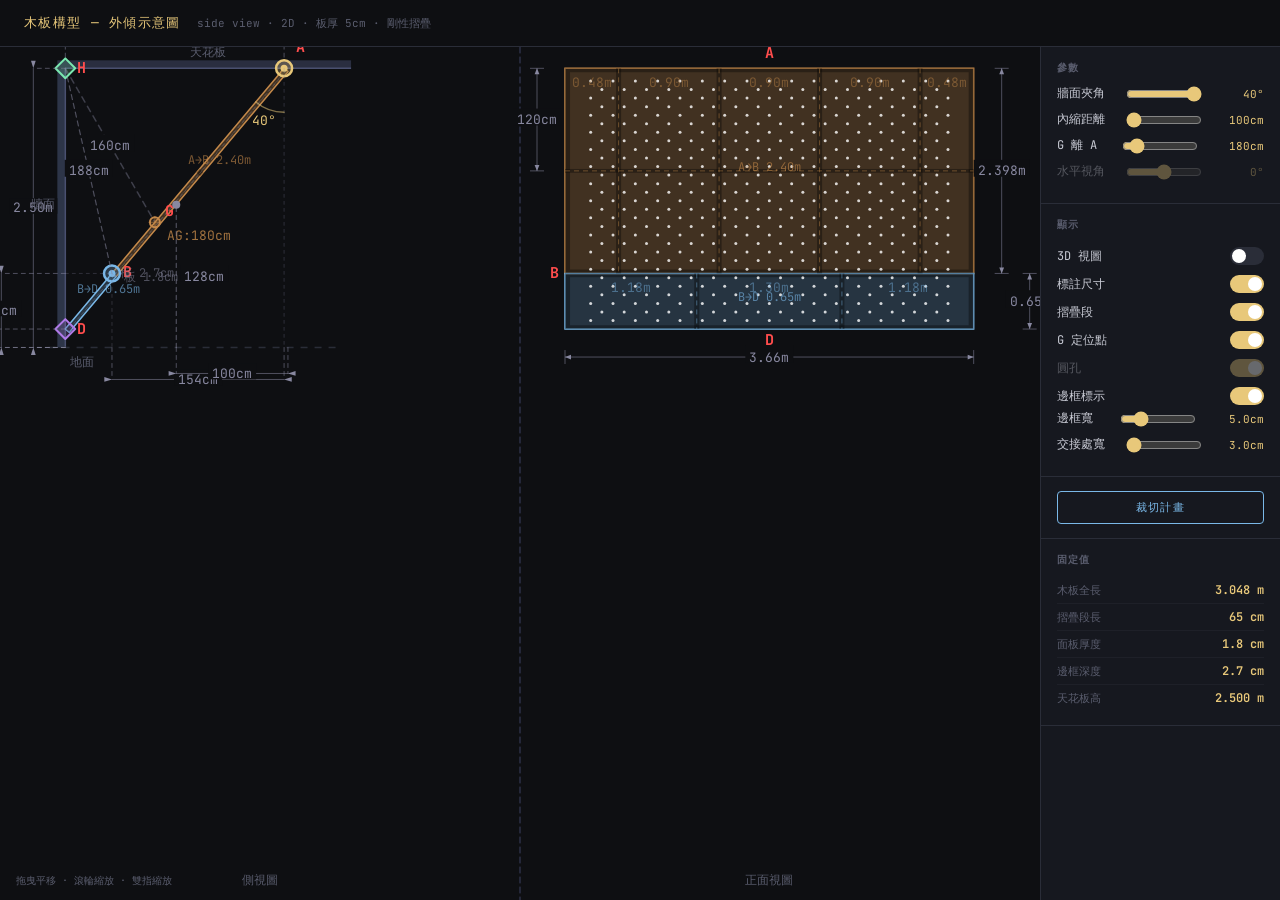
==== commit b396eca0: "feat: D fixed at I, A slides toward H, angle 0–40°, remove C point - D is always at I=(0,0.165); fol" ====
--- a/Code/board_viz.html
+++ b/Code/board_viz.html
@@ -21,7 +21,7 @@
       <h2>參數</h2>
       <div class="param-row">
         <label>牆面夾角</label>
-        <input type="range" id="angle" min="5" max="40" step="0.5" value="40">
+        <input type="range" id="angle" min="0" max="40" step="0.5" value="40">
         <span class="param-val" id="angleVal">40°</span>
       </div>
       <div class="param-row">
@@ -70,7 +70,6 @@
       <div class="stat-row"><span class="stat-label">面板厚度</span><span class="stat-val yellow">1.8 cm</span></div>
       <div class="stat-row"><span class="stat-label">邊框深度</span><span class="stat-val yellow">2.7 cm</span></div>
       <div class="stat-row"><span class="stat-label">天花板高</span><span class="stat-val yellow">2.500 m</span></div>
-      <div class="stat-row"><span class="stat-label">A 離牆（靠牆側）</span><span class="stat-val blue">1.959 m</span></div>
     </div>
   </div>
 </div>
